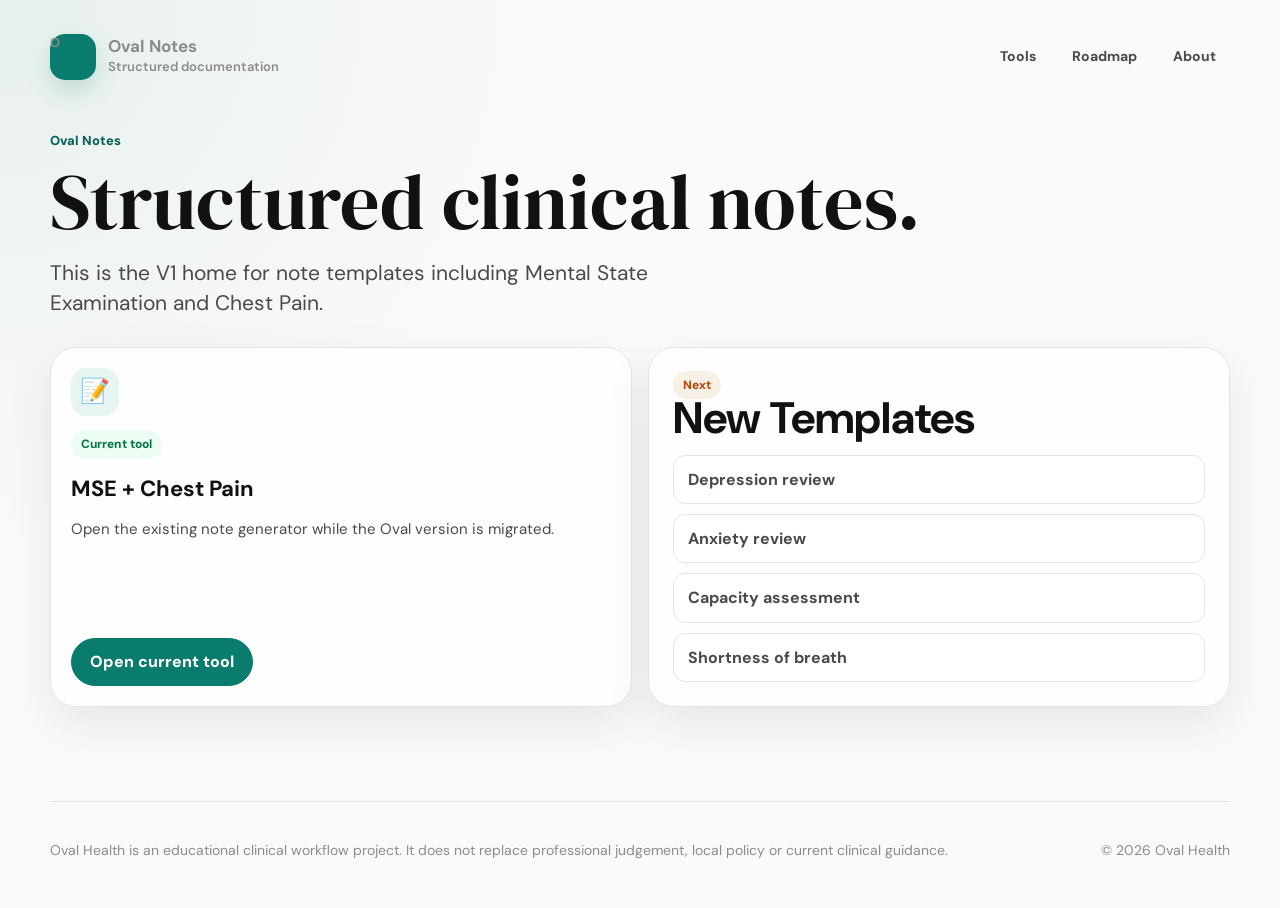
==== notes/index.html @ 99e71d00 "Build Oval Health V1 static site" ====
<!doctype html>
<html lang="en">
<head>
  <meta charset="utf-8">
  <meta name="viewport" content="width=device-width, initial-scale=1">
  <meta name="theme-color" content="#0A7C6E">
  <title>Oval Notes — Oval Health</title>
  <meta name="description" content="Structured documentation tools for clinicians.">
  <link rel="manifest" href="../manifest.json">
  <link rel="icon" href="../assets/icon.svg" type="image/svg+xml">
  <link rel="preconnect" href="https://fonts.googleapis.com">
  <link rel="preconnect" href="https://fonts.gstatic.com" crossorigin>
  <link href="https://fonts.googleapis.com/css2?family=DM+Sans:opsz,wght@9..40,400;9..40,500;9..40,600;9..40,700&family=DM+Serif+Display&display=swap" rel="stylesheet">
  <link rel="stylesheet" href="../assets/styles.css">
</head>
<body>
  <div class="app-shell">
    <header class="site-header">
      <a class="brand" href="../index.html" aria-label="Oval Health home">
        <span class="brand-mark" aria-hidden="true">O</span>
        <span>
          <strong>Oval Notes</strong>
          <span>Structured documentation</span>
        </span>
      </a>
      <nav class="top-nav" aria-label="Primary navigation">
        <a href="../index.html#tools">Tools</a>
        <a href="../index.html#roadmap">Roadmap</a>
        <a href="../about.html">About</a>
      </nav>
    </header>

    <main class="content-page">
      <p class="eyebrow">Oval Notes</p>
      <h1>Structured clinical notes.</h1>
      <p class="lead">This is the V1 home for note templates including Mental State Examination and Chest Pain.</p>

      <div class="content-grid">
        <article class="tool-card">
          <span class="tool-icon" aria-hidden="true">📝</span>
          <span class="status current">Current tool</span>
          <h3>MSE + Chest Pain</h3>
          <p>Open the existing note generator while the Oval version is migrated.</p>
          <a class="button primary" href="https://drnoorrai.github.io/note-generator/">Open current tool</a>
        </article>
        <article class="content-panel">
          <span class="status coming">Next</span>
          <h2>New Templates</h2>
          <ul class="mini-list">
            <li>Depression review</li>
            <li>Anxiety review</li>
            <li>Capacity assessment</li>
            <li>Shortness of breath</li>
          </ul>
        </article>
      </div>
    </main>

    <footer class="site-footer">
      <div class="footer-row">
        <p>Oval Health is an educational clinical workflow project. It does not replace professional judgement, local policy or current clinical guidance.</p>
        <p>&copy; <span data-current-year></span> Oval Health</p>
      </div>
    </footer>
  </div>
  <script src="../assets/app.js"></script>
</body>
</html>
---- assets/styles.css ----
:root {
  --teal: #0A7C6E;
  --teal-dark: #075F55;
  --teal-light: #E6F4F2;
  --teal-mid: #C2E0DC;

  --ink: #111210;
  --ink-mid: #4A4A48;
  --ink-faint: #8C8C8A;

  --surface: #FAFAF8;
  --surface-strong: #FFFFFF;

  --border: #E4E4E0;

  --danger: #B42318;
  --warning: #B54708;
  --success: #067647;

  --radius-xs: 8px;
  --radius-sm: 12px;
  --radius-md: 18px;
  --radius-lg: 26px;

  --shadow-soft: 0 18px 50px rgba(17,18,16,.08);
}

* {
  box-sizing: border-box;
}

html {
  min-width: 0;
  scroll-behavior: smooth;
}

body {
  margin: 0;
  min-width: 0;
  overflow-x: hidden;
  background:
    radial-gradient(circle at top left, rgba(10,124,110,.08), transparent 34rem),
    var(--surface);
  color: var(--ink);
  font-family: "DM Sans", system-ui, -apple-system, BlinkMacSystemFont, "Segoe UI", sans-serif;
  line-height: 1.45;
  letter-spacing: 0;
}

img,
svg {
  max-width: 100%;
}

a {
  color: inherit;
  text-decoration: none;
}

button,
input {
  font: inherit;
}

:focus-visible {
  outline: 3px solid var(--teal-mid);
  outline-offset: 3px;
}

.app-shell {
  width: min(1180px, calc(100% - 32px));
  margin: 0 auto;
  padding: 18px 0 34px;
}

.site-header {
  display: flex;
  align-items: center;
  justify-content: space-between;
  gap: 20px;
  padding: 14px 0 28px;
}

.brand {
  display: inline-flex;
  align-items: center;
  gap: 12px;
  min-width: 0;
}

.brand-mark {
  width: 46px;
  height: 46px;
  flex: 0 0 auto;
  display: grid;
  place-items: center;
  border-radius: 15px;
  background: var(--teal);
  color: white;
  font-weight: 700;
  font-size: 25px;
  box-shadow: 0 10px 24px rgba(10,124,110,.20);
}

.brand strong {
  display: block;
  font-size: 17px;
  line-height: 1.1;
}

.brand span {
  display: block;
  margin-top: 2px;
  color: var(--ink-faint);
  font-size: 13px;
  font-weight: 600;
}

.top-nav {
  display: flex;
  align-items: center;
  gap: 8px;
  color: var(--ink-mid);
  font-size: 14px;
  font-weight: 700;
}

.top-nav a {
  min-height: 42px;
  display: inline-flex;
  align-items: center;
  border-radius: 999px;
  padding: 0 14px;
}

.top-nav a:hover,
.top-nav a[aria-current="page"] {
  background: var(--teal-light);
  color: var(--teal-dark);
}

.hero {
  display: grid;
  grid-template-columns: minmax(0, 1fr) 380px;
  gap: 22px;
  align-items: stretch;
  padding: 14px 0 28px;
}

.hero-main,
.hero-card,
.tool-card,
.notice,
.content-panel,
.leaflet-search,
.qr-panel {
  border: 1px solid var(--border);
  border-radius: var(--radius-lg);
  background: rgba(255,255,255,.82);
  box-shadow: var(--shadow-soft);
}

.hero-main {
  padding: clamp(28px, 5vw, 58px);
}

.eyebrow {
  margin: 0 0 14px;
  color: var(--teal-dark);
  font-size: 13px;
  font-weight: 800;
}

.hero h1,
.content-page h1 {
  margin: 0;
  max-width: 780px;
  font-family: "DM Serif Display", Georgia, serif;
  font-size: clamp(42px, 7vw, 78px);
  font-weight: 400;
  line-height: .96;
  letter-spacing: 0;
}

.hero p,
.content-page .lead {
  max-width: 680px;
  margin: 18px 0 0;
  color: var(--ink-mid);
  font-size: clamp(17px, 2vw, 21px);
}

.hero-actions {
  display: flex;
  gap: 12px;
  flex-wrap: wrap;
  margin-top: 30px;
}

.button {
  min-height: 48px;
  display: inline-flex;
  align-items: center;
  justify-content: center;
  gap: 8px;
  border: 1px solid var(--border);
  border-radius: 999px;
  padding: 0 18px;
  background: var(--surface-strong);
  color: var(--ink);
  cursor: pointer;
  font-weight: 800;
}

.button.primary {
  border-color: var(--teal);
  background: var(--teal);
  color: white;
}

.button.secondary {
  background: var(--surface-strong);
  color: var(--ink);
}

.button:hover {
  transform: translateY(-1px);
}

.hero-card {
  padding: 24px;
}

.hero-card h2 {
  margin: 0 0 18px;
  font-size: 22px;
}

.check-list {
  display: grid;
  gap: 12px;
  margin: 0;
  padding: 0;
  list-style: none;
}

.check-list li {
  display: flex;
  align-items: center;
  gap: 11px;
  color: var(--ink-mid);
  font-weight: 700;
}

.check-list li::before {
  content: "";
  width: 24px;
  height: 24px;
  flex: 0 0 auto;
  border-radius: 50%;
  background: var(--teal-light);
  box-shadow: inset 0 0 0 7px var(--teal-mid);
}

.section {
  padding: 42px 0;
}

.section-head {
  max-width: 760px;
  margin-bottom: 18px;
}

.section-head h2,
.content-panel h2,
.leaflet-view h2 {
  margin: 0;
  font-size: clamp(28px, 4vw, 44px);
  line-height: 1.05;
  letter-spacing: 0;
}

.section-head p,
.content-panel p,
.tool-card p,
.notice p {
  color: var(--ink-mid);
}

.tool-grid {
  display: grid;
  grid-template-columns: repeat(4, minmax(0, 1fr));
  gap: 14px;
}

.tool-card {
  min-height: 250px;
  display: flex;
  flex-direction: column;
  gap: 14px;
  padding: 20px;
}

.tool-card:hover {
  border-color: var(--teal-mid);
  transform: translateY(-2px);
}

.tool-icon {
  width: 48px;
  height: 48px;
  display: grid;
  place-items: center;
  border-radius: 16px;
  background: var(--teal-light);
  font-size: 24px;
}

.tool-card h3 {
  margin: 0;
  font-size: 22px;
}

.tool-card p {
  margin: 0;
  font-size: 15px;
}

.tool-card .button {
  width: max-content;
  margin-top: auto;
}

.status {
  width: max-content;
  border-radius: 999px;
  padding: 6px 10px;
  background: var(--teal-light);
  color: var(--teal-dark);
  font-size: 12px;
  font-weight: 800;
}

.status.coming {
  background: #F7F0E7;
  color: var(--warning);
}

.status.current {
  background: #ECFDF3;
  color: var(--success);
}

.notice {
  padding: 20px;
}

.site-footer {
  margin-top: 42px;
  padding-top: 24px;
  border-top: 1px solid var(--border);
  color: var(--ink-faint);
  font-size: 14px;
}

.site-footer .footer-row {
  display: flex;
  align-items: flex-start;
  justify-content: space-between;
  gap: 16px;
}

.content-page {
  padding: 24px 0 52px;
}

.content-page h1 {
  max-width: 900px;
}

.content-grid {
  display: grid;
  grid-template-columns: repeat(2, minmax(0, 1fr));
  gap: 16px;
  margin-top: 28px;
}

.content-panel {
  padding: 24px;
}

.mini-list {
  display: grid;
  gap: 10px;
  margin: 14px 0 0;
  padding: 0;
  list-style: none;
}

.mini-list li {
  padding: 12px 14px;
  border: 1px solid var(--border);
  border-radius: var(--radius-sm);
  background: var(--surface-strong);
  color: var(--ink-mid);
  font-weight: 700;
}

.leaflet-app {
  display: grid;
  gap: 18px;
}

.leaflet-search {
  padding: 18px;
}

.search-row {
  position: relative;
}

.search-row label {
  display: block;
  margin: 0 0 8px;
  color: var(--ink-mid);
  font-size: 14px;
  font-weight: 800;
}

.search-row input {
  width: 100%;
  min-height: 56px;
  border: 1px solid var(--border);
  border-radius: var(--radius-md);
  padding: 0 16px;
  background: white;
  color: var(--ink);
  font-size: 17px;
}

.category-row {
  display: flex;
  gap: 10px;
  flex-wrap: wrap;
  margin-top: 14px;
}

.category-chip {
  min-height: 42px;
  border: 1px solid var(--border);
  border-radius: 999px;
  padding: 0 14px;
  background: white;
  color: var(--ink-mid);
  cursor: pointer;
  font-weight: 800;
}

.category-chip.active {
  border-color: var(--teal);
  background: var(--teal-light);
  color: var(--teal-dark);
}

.results-list {
  display: grid;
  gap: 12px;
}

.leaflet-item {
  width: 100%;
  border: 1px solid var(--border);
  border-radius: var(--radius-md);
  padding: 16px;
  background: white;
  color: var(--ink);
  cursor: pointer;
  text-align: left;
}

.leaflet-item:hover {
  border-color: var(--teal-mid);
}

.leaflet-meta {
  display: flex;
  gap: 8px;
  flex-wrap: wrap;
  margin-top: 10px;
  color: var(--ink-faint);
  font-size: 13px;
  font-weight: 800;
}

.qr-panel {
  display: none;
  padding: 22px;
}

.qr-panel.active {
  display: block;
}

.qr-frame {
  width: min(280px, 100%);
  margin: 20px auto;
  display: grid;
  place-items: center;
  border: 1px solid var(--border);
  border-radius: var(--radius-lg);
  padding: 18px;
  background: white;
}

.qr-url {
  overflow-wrap: anywhere;
  color: var(--teal-dark);
  font-weight: 700;
}

.hidden {
  display: none !important;
}

@media (max-width: 980px) {
  .hero,
  .tool-grid {
    grid-template-columns: repeat(2, minmax(0, 1fr));
  }

  .hero-main {
    grid-column: 1 / -1;
  }
}

@media (max-width: 720px) {
  .app-shell {
    width: min(100% - 24px, 560px);
    padding-top: 10px;
  }

  .site-header {
    display: grid;
    gap: 14px;
  }

  .top-nav {
    width: 100%;
    display: grid;
    grid-template-columns: repeat(3, minmax(0, 1fr));
  }

  .top-nav a {
    justify-content: center;
    padding: 0 8px;
  }

  .hero,
  .tool-grid,
  .content-grid {
    grid-template-columns: 1fr;
  }

  .hero-main,
  .hero-card,
  .tool-card,
  .content-panel,
  .notice,
  .leaflet-search,
  .qr-panel {
    border-radius: var(--radius-md);
  }

  .hero-main {
    padding: 28px 22px;
  }

  .button,
  .tool-card .button {
    width: 100%;
  }

  .hero-actions {
    display: grid;
  }

  .tool-card {
    min-height: 0;
  }

  .site-footer .footer-row {
    display: grid;
  }
}
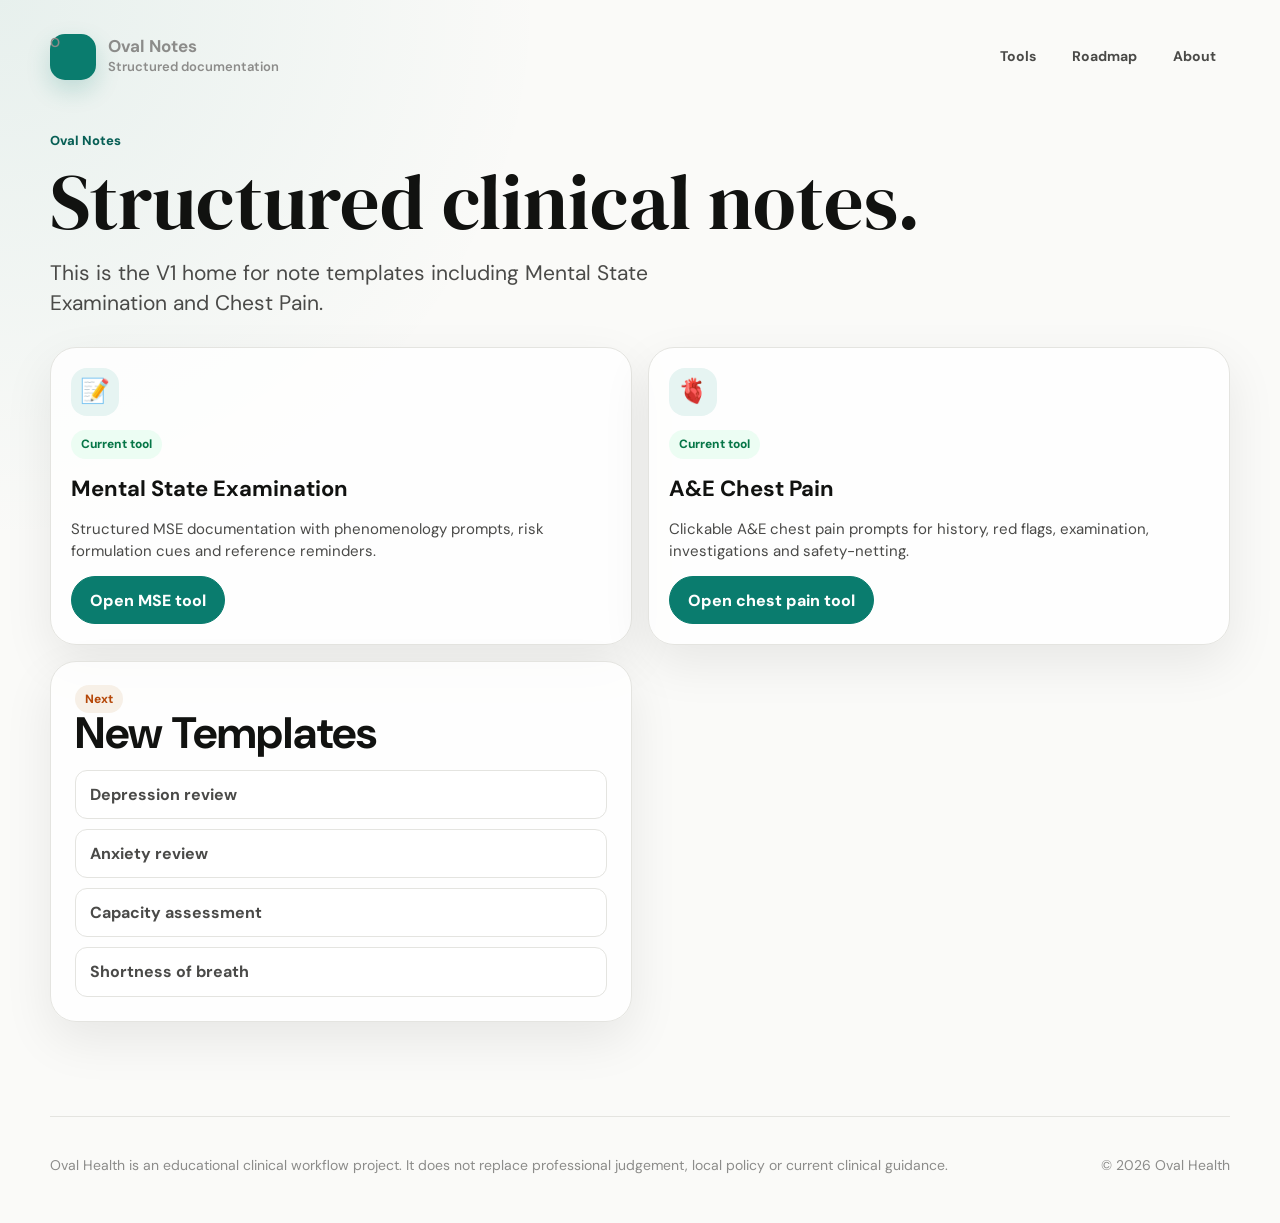
==== commit 2605e742: "Split note template entry points" ====
--- a/notes/index.html
+++ b/notes/index.html
@@ -39,9 +39,16 @@
         <article class="tool-card">
           <span class="tool-icon" aria-hidden="true">📝</span>
           <span class="status current">Current tool</span>
-          <h3>MSE + Chest Pain</h3>
-          <p>Open the existing note generator while the Oval version is migrated.</p>
-          <a class="button primary" href="https://drnoorrai.github.io/note-generator/">Open current tool</a>
+          <h3>Mental State Examination</h3>
+          <p>Structured MSE documentation with phenomenology prompts, risk formulation cues and reference reminders.</p>
+          <a class="button primary" href="generator.html?template=mse">Open MSE tool</a>
+        </article>
+        <article class="tool-card">
+          <span class="tool-icon" aria-hidden="true">🫀</span>
+          <span class="status current">Current tool</span>
+          <h3>A&E Chest Pain</h3>
+          <p>Clickable A&E chest pain prompts for history, red flags, examination, investigations and safety-netting.</p>
+          <a class="button primary" href="generator.html?template=chest-pain">Open chest pain tool</a>
         </article>
         <article class="content-panel">
           <span class="status coming">Next</span>
